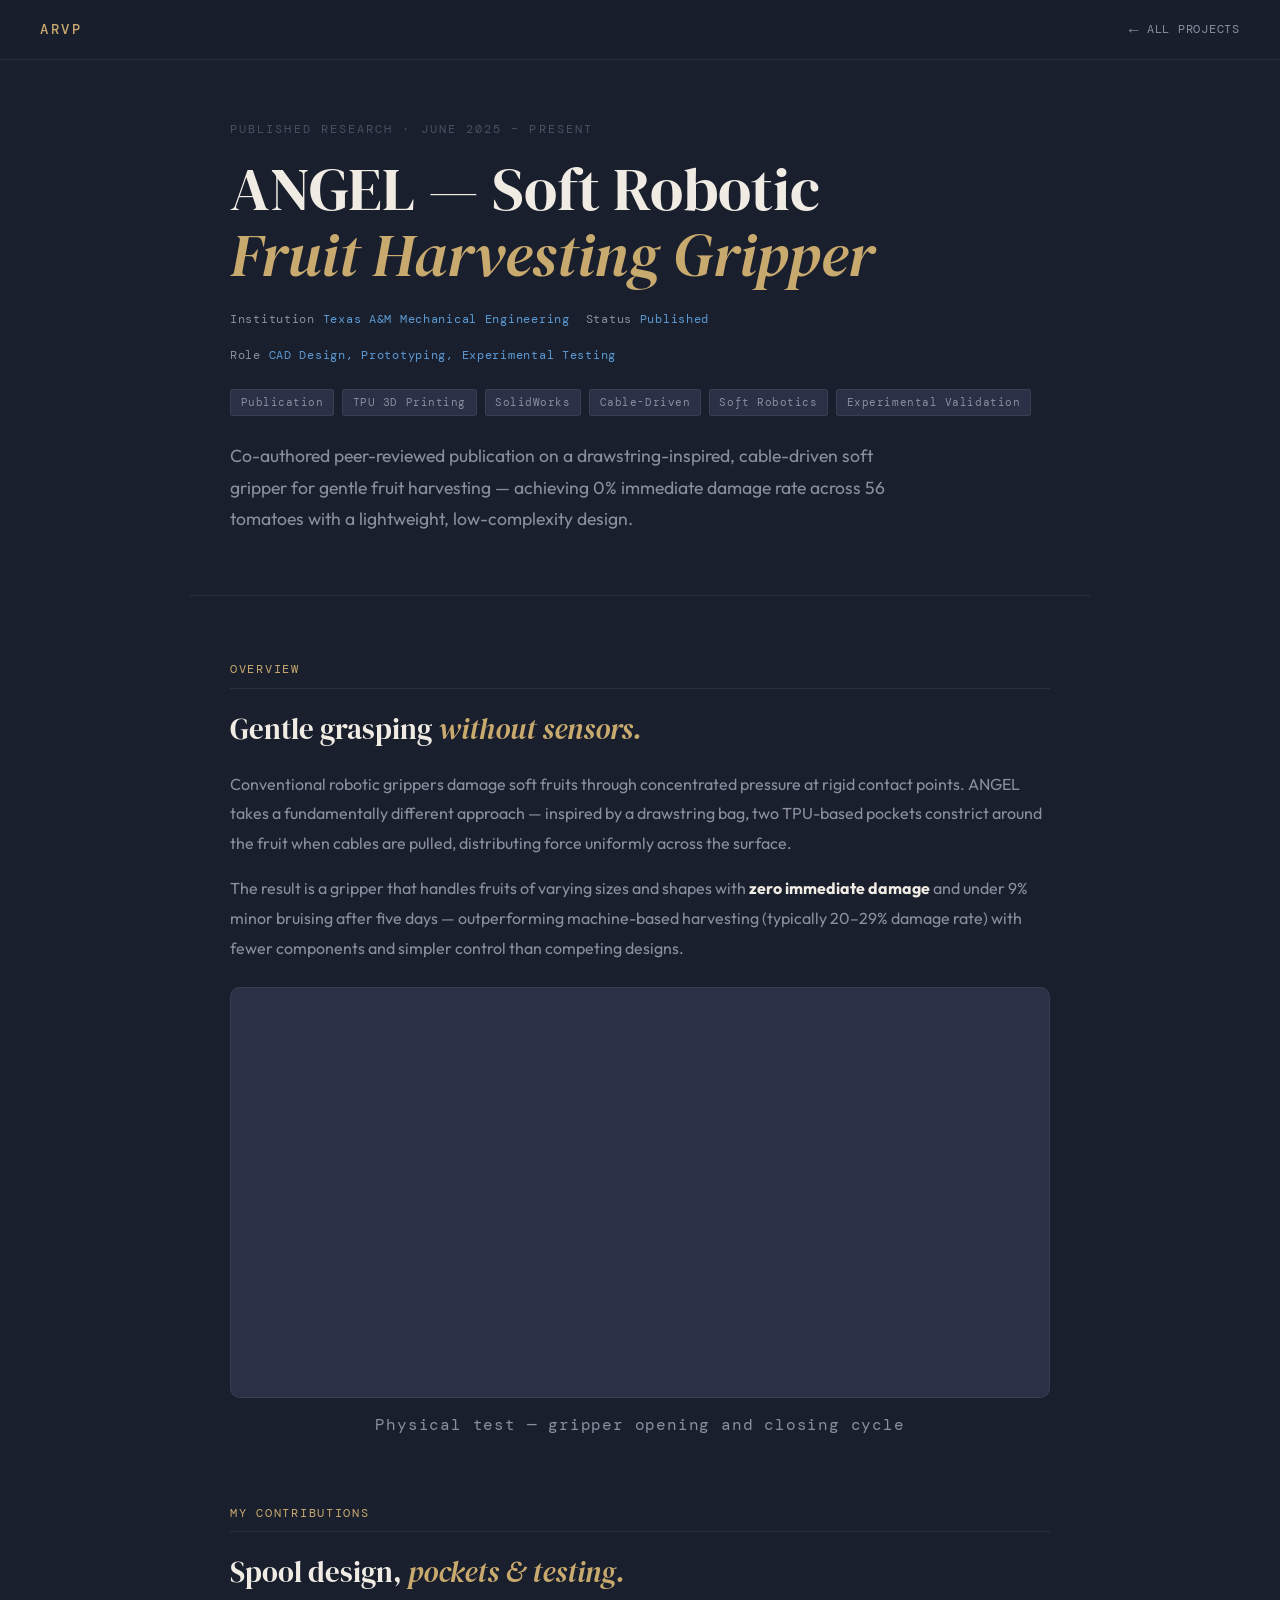
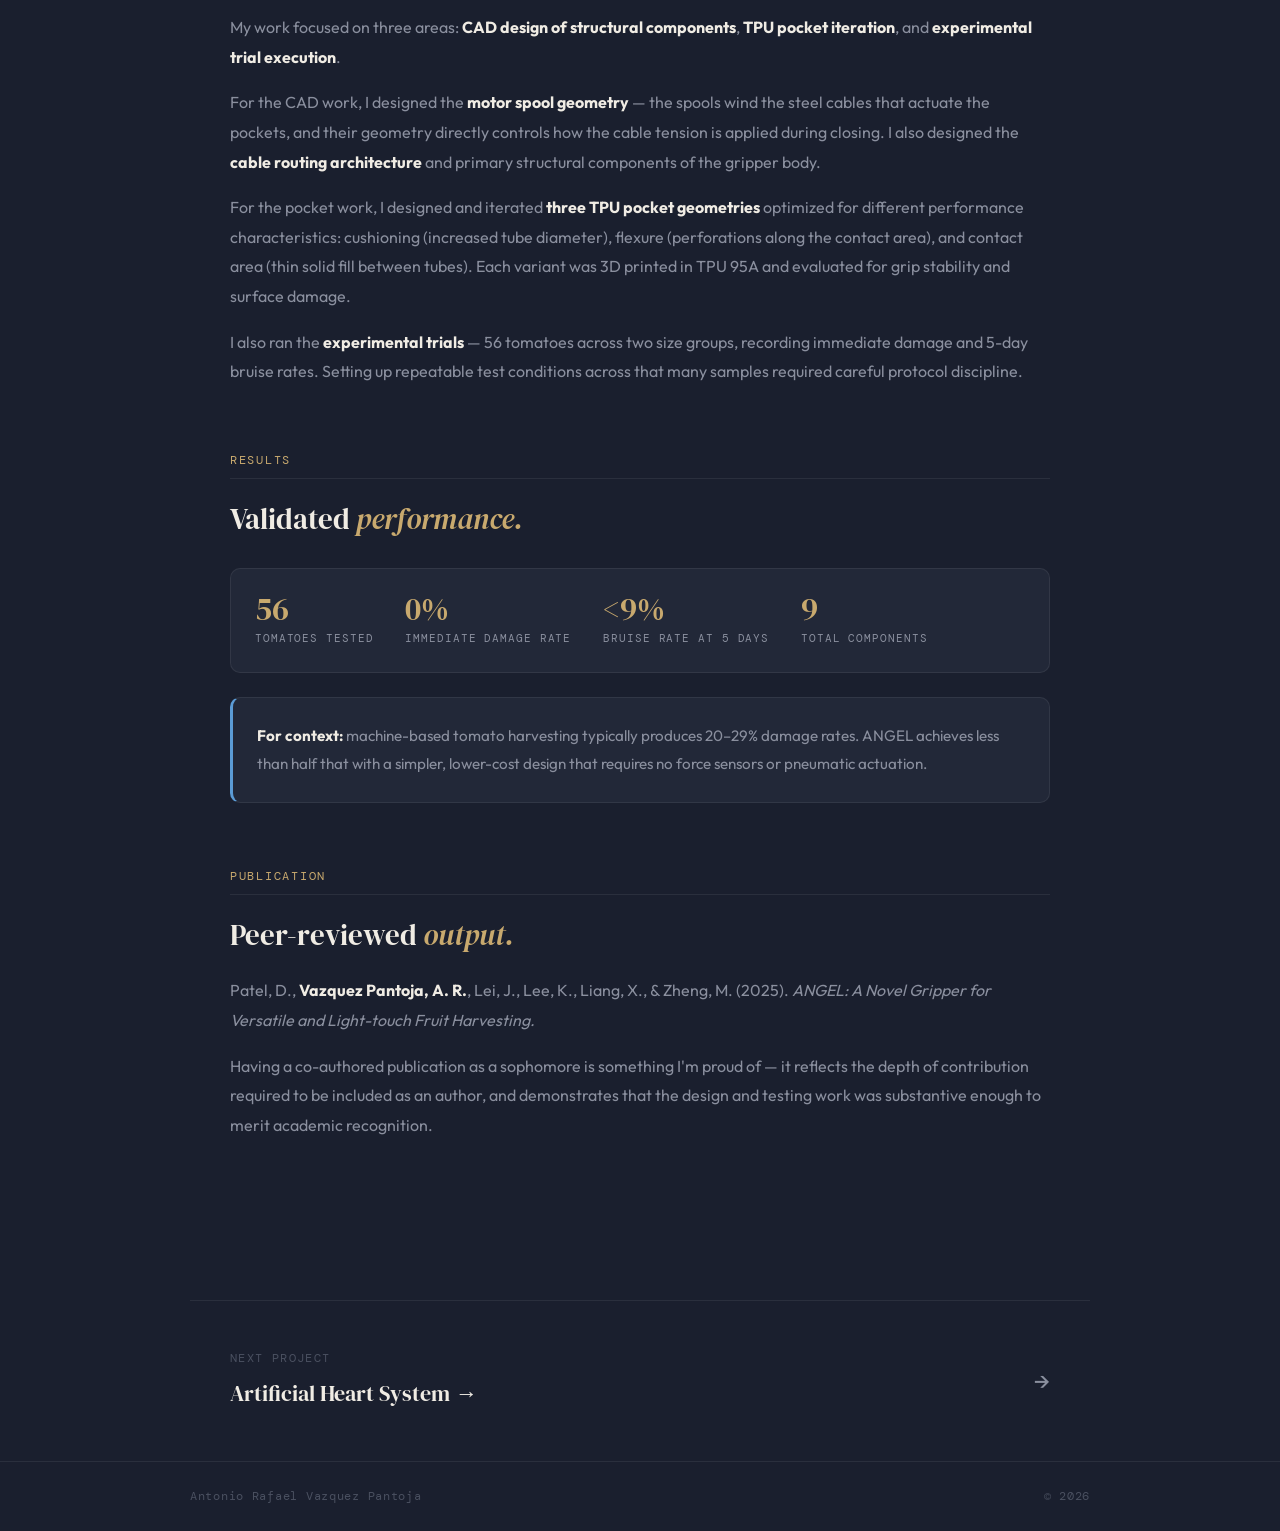
==== angel.html @ 1c5f48f6 "Add files via upload" ====
<!DOCTYPE html>
<html lang="en">
<head>
  <meta charset="UTF-8"/>
  <meta name="viewport" content="width=device-width, initial-scale=1.0"/>
  <title>ANGEL Gripper | ARVP</title>
  <link rel="stylesheet" href="project.css"/>
  <link href="https://fonts.googleapis.com/css2?family=DM+Serif+Display:ital@0;1&family=DM+Mono:wght@300;400;500&family=Outfit:wght@300;400;500;600&display=swap" rel="stylesheet"/>
</head>
<body>

  <nav class="navbar">
    <a href="index.html" class="nav-logo">ARVP</a>
    <a href="index.html#projects" class="nav-back">All Projects</a>
  </nav>

  <div class="proj-hero">
    <div class="proj-label">Published Research · June 2025 – Present</div>
    <h1>ANGEL — Soft Robotic<br><em>Fruit Harvesting Gripper</em></h1>
    <div class="proj-meta">
      <div class="meta-item">Institution <span>Texas A&M Mechanical Engineering</span></div>
      <div class="meta-item">Status <span>Published</span></div>
      <div class="meta-item">Role <span>CAD Design, Prototyping, Experimental Testing</span></div>
    </div>
    <div class="proj-tags">
      <span>Publication</span><span>TPU 3D Printing</span><span>SolidWorks</span>
      <span>Cable-Driven</span><span>Soft Robotics</span><span>Experimental Validation</span>
    </div>
    <p class="proj-summary">Co-authored peer-reviewed publication on a drawstring-inspired, cable-driven soft gripper for gentle fruit harvesting — achieving 0% immediate damage rate across 56 tomatoes with a lightweight, low-complexity design.</p>
  </div>

  <div class="proj-content">

    <div class="proj-section">
      <div class="proj-section-label">Overview</div>
      <h2>Gentle grasping <em>without sensors.</em></h2>
      <p>Conventional robotic grippers damage soft fruits through concentrated pressure at rigid contact points. ANGEL takes a fundamentally different approach — inspired by a drawstring bag, two TPU-based pockets constrict around the fruit when cables are pulled, distributing force uniformly across the surface.</p>
      <p>The result is a gripper that handles fruits of varying sizes and shapes with <strong>zero immediate damage</strong> and under 9% minor bruising after five days — outperforming machine-based harvesting (typically 20–29% damage rate) with fewer components and simpler control than competing designs.</p>

      <video class="proj-video" autoplay muted loop playsinline>
        <source src="angel_gripper_test.mp4" type="video/mp4">
      </video>
      <p class="img-caption">Physical test — gripper opening and closing cycle</p>
    </div>

    <div class="proj-section">
      <div class="proj-section-label">My Contributions</div>
      <h2>Spool design, <em>pockets & testing.</em></h2>
      <p>My work focused on three areas: <strong>CAD design of structural components</strong>, <strong>TPU pocket iteration</strong>, and <strong>experimental trial execution</strong>.</p>
      <p>For the CAD work, I designed the <strong>motor spool geometry</strong> — the spools wind the steel cables that actuate the pockets, and their geometry directly controls how the cable tension is applied during closing. I also designed the <strong>cable routing architecture</strong> and primary structural components of the gripper body.</p>
      <p>For the pocket work, I designed and iterated <strong>three TPU pocket geometries</strong> optimized for different performance characteristics: cushioning (increased tube diameter), flexure (perforations along the contact area), and contact area (thin solid fill between tubes). Each variant was 3D printed in TPU 95A and evaluated for grip stability and surface damage.</p>
      <p>I also ran the <strong>experimental trials</strong> — 56 tomatoes across two size groups, recording immediate damage and 5-day bruise rates. Setting up repeatable test conditions across that many samples required careful protocol discipline.</p>
    </div>

    <div class="proj-section">
      <div class="proj-section-label">Results</div>
      <h2>Validated <em>performance.</em></h2>

      <div class="stats-row">
        <div class="stat-item">
          <span class="stat-val">56</span>
          <span class="stat-lbl">Tomatoes tested</span>
        </div>
        <div class="stat-item">
          <span class="stat-val">0%</span>
          <span class="stat-lbl">Immediate damage rate</span>
        </div>
        <div class="stat-item">
          <span class="stat-val">&lt;9%</span>
          <span class="stat-lbl">Bruise rate at 5 days</span>
        </div>
        <div class="stat-item">
          <span class="stat-val">9</span>
          <span class="stat-lbl">Total components</span>
        </div>
      </div>

      <div class="callout">
        <p><strong>For context:</strong> machine-based tomato harvesting typically produces 20–29% damage rates. ANGEL achieves less than half that with a simpler, lower-cost design that requires no force sensors or pneumatic actuation.</p>
      </div>
    </div>

    <div class="proj-section">
      <div class="proj-section-label">Publication</div>
      <h2>Peer-reviewed <em>output.</em></h2>
      <p>Patel, D., <strong>Vazquez Pantoja, A. R.</strong>, Lei, J., Lee, K., Liang, X., & Zheng, M. (2025). <em>ANGEL: A Novel Gripper for Versatile and Light-touch Fruit Harvesting.</em></p>
      <p>Having a co-authored publication as a sophomore is something I'm proud of — it reflects the depth of contribution required to be included as an author, and demonstrates that the design and testing work was substantive enough to merit academic recognition.</p>
    </div>

  </div>

  <div class="next-project">
    <div>
      <div class="next-label">Next Project</div>
      <a href="artificial-heart.html" class="next-title">Artificial Heart System →</a>
    </div>
    <a href="artificial-heart.html" class="next-arrow">→</a>
  </div>

  <footer>
    <div class="footer-inner">
      <span>Antonio Rafael Vazquez Pantoja</span>
      <span>© 2026</span>
    </div>
  </footer>

</body>
</html>
---- project.css ----
/* ============================================================
   Project Detail Pages — shared styles
   ============================================================ */

:root {
  --bg:        #1a1f2e;
  --bg-2:      #222838;
  --bg-3:      #2a3045;
  --border:    rgba(255,255,255,0.07);
  --accent:    #c8a96e;
  --accent-2:  #5b9bd5;
  --text:      #f0ece4;
  --text-muted:#8a8f9e;
  --text-dim:  #4a5060;

  --serif: 'DM Serif Display', Georgia, serif;
  --sans:  'Outfit', system-ui, sans-serif;
  --mono:  'DM Mono', 'Fira Mono', monospace;

  --max-w: 900px;
  --radius: 10px;
  --transition: 0.22s cubic-bezier(0.4, 0, 0.2, 1);
}

*, *::before, *::after { box-sizing: border-box; margin: 0; padding: 0; }
html { scroll-behavior: smooth; font-size: 16px; }
body {
  font-family: var(--sans);
  background: var(--bg);
  color: var(--text);
  line-height: 1.7;
}

/* ── NAVBAR ── */
.navbar {
  position: fixed; top: 0; left: 0; right: 0; z-index: 200;
  display: flex; align-items: center; justify-content: space-between;
  padding: 0 2.5rem; height: 60px;
  background: rgba(26,31,46,0.88);
  backdrop-filter: blur(14px);
  border-bottom: 1px solid var(--border);
}
.nav-logo {
  font-family: var(--mono); font-size: 0.85rem;
  letter-spacing: 0.2em; color: var(--accent); font-weight: 500;
  text-decoration: none;
}
.nav-back {
  display: flex; align-items: center; gap: 0.5rem;
  font-family: var(--mono); font-size: 0.78rem;
  color: var(--text-muted); text-decoration: none;
  letter-spacing: 0.06em; text-transform: uppercase;
  transition: color var(--transition);
}
.nav-back:hover { color: var(--text); }
.nav-back::before { content: '←'; font-size: 1rem; }

/* ── HERO ── */
.proj-hero {
  padding: 120px 2.5rem 60px;
  max-width: var(--max-w); margin: 0 auto;
  border-bottom: 1px solid var(--border);
}
.proj-label {
  font-family: var(--mono); font-size: 0.72rem;
  color: var(--text-dim); letter-spacing: 0.18em;
  text-transform: uppercase; margin-bottom: 1rem;
}
.proj-hero h1 {
  font-family: var(--serif);
  font-size: clamp(2.2rem, 5vw, 3.8rem);
  font-weight: 400; line-height: 1.1;
  margin-bottom: 1.2rem;
}
.proj-hero h1 em { font-style: italic; color: var(--accent); }
.proj-hero .proj-meta {
  display: flex; flex-wrap: wrap; gap: 1rem;
  margin-bottom: 1.5rem;
}
.proj-hero .meta-item {
  font-family: var(--mono); font-size: 0.75rem;
  color: var(--text-muted); letter-spacing: 0.06em;
}
.proj-hero .meta-item span { color: var(--accent-2); }
.proj-tags {
  display: flex; gap: 0.5rem; flex-wrap: wrap;
  margin-bottom: 1.5rem;
}
.proj-tags span {
  font-family: var(--mono); font-size: 0.68rem;
  padding: 0.2rem 0.6rem; border-radius: 3px;
  background: var(--bg-3); color: var(--text-muted);
  letter-spacing: 0.05em; border: 1px solid var(--border);
}
.proj-summary {
  font-size: 1.1rem; color: var(--text-muted);
  max-width: 680px; line-height: 1.8;
}

/* ── CONTENT ── */
.proj-content {
  max-width: var(--max-w); margin: 0 auto;
  padding: 4rem 2.5rem 6rem;
}

.proj-section {
  margin-bottom: 4rem;
}
.proj-section-label {
  font-family: var(--mono); font-size: 0.72rem;
  color: var(--accent); letter-spacing: 0.15em;
  text-transform: uppercase; margin-bottom: 1rem;
  padding-bottom: 0.5rem;
  border-bottom: 1px solid var(--border);
}
.proj-section h2 {
  font-family: var(--serif); font-size: 1.8rem;
  font-weight: 400; margin-bottom: 1rem;
}
.proj-section h2 em { font-style: italic; color: var(--accent); }
.proj-section p {
  color: var(--text-muted); font-size: 1rem;
  line-height: 1.85; margin-bottom: 1rem;
}
.proj-section p strong { color: var(--text); }

/* ── IMAGES ── */
.proj-image {
  width: 100%; border-radius: var(--radius);
  border: 1px solid var(--border);
  margin: 1.5rem 0;
  display: block;
  background: var(--bg-2);
}
.proj-image-grid {
  display: grid; grid-template-columns: 1fr 1fr;
  gap: 1rem; margin: 1.5rem 0;
}
.proj-image-grid img {
  width: 100%; border-radius: var(--radius);
  border: 1px solid var(--border);
  display: block; background: var(--bg-2);
}
.img-caption {
  font-family: var(--mono); font-size: 0.72rem;
  color: var(--text-dim); letter-spacing: 0.05em;
  text-align: center; margin-top: -0.75rem;
  margin-bottom: 1.5rem;
}

/* ── VIDEO ── */
.proj-video {
  width: 100%; border-radius: var(--radius);
  border: 1px solid var(--border);
  display: block; margin: 1.5rem 0;
  background: var(--bg-3);
  max-height: 480px; object-fit: cover;
}

/* ── CALLOUT ── */
.callout {
  background: var(--bg-2); border: 1px solid var(--border);
  border-left: 3px solid var(--accent-2);
  border-radius: var(--radius);
  padding: 1.5rem; margin: 1.5rem 0;
}
.callout p { margin: 0; font-size: 0.95rem; }

/* ── ITERATION CARDS ── */
.iteration-grid {
  display: grid; grid-template-columns: repeat(3, 1fr);
  gap: 1rem; margin: 1.5rem 0;
}
.iteration-card {
  background: var(--bg-2); border: 1px solid var(--border);
  border-radius: var(--radius); padding: 1.25rem;
}
.iteration-num {
  font-family: var(--mono); font-size: 0.68rem;
  color: var(--accent); letter-spacing: 0.1em;
  text-transform: uppercase; margin-bottom: 0.5rem;
}
.iteration-card h4 {
  font-size: 0.95rem; font-weight: 600;
  margin-bottom: 0.5rem; color: var(--text);
}
.iteration-card p {
  font-size: 0.85rem; color: var(--text-muted);
  margin: 0; line-height: 1.6;
}
.iteration-card.active { border-color: rgba(91,155,213,0.3); }
.iteration-card.active .iteration-num { color: var(--accent-2); }

/* ── STATS ROW ── */
.stats-row {
  display: flex; gap: 2rem; flex-wrap: wrap;
  margin: 1.5rem 0; padding: 1.5rem;
  background: var(--bg-2); border: 1px solid var(--border);
  border-radius: var(--radius);
}
.stat-item { display: flex; flex-direction: column; gap: 0.2rem; }
.stat-val {
  font-family: var(--serif); font-size: 2rem;
  color: var(--accent); line-height: 1;
}
.stat-lbl {
  font-family: var(--mono); font-size: 0.7rem;
  color: var(--text-muted); letter-spacing: 0.08em;
  text-transform: uppercase;
}

/* ── NEXT PROJECT ── */
.next-project {
  border-top: 1px solid var(--border);
  padding: 3rem 2.5rem;
  max-width: var(--max-w); margin: 0 auto;
  display: flex; justify-content: space-between; align-items: center;
}
.next-label {
  font-family: var(--mono); font-size: 0.72rem;
  color: var(--text-dim); letter-spacing: 0.12em;
  text-transform: uppercase; margin-bottom: 0.4rem;
}
.next-title {
  font-family: var(--serif); font-size: 1.4rem;
  color: var(--text); text-decoration: none;
  transition: color var(--transition);
}
.next-title:hover { color: var(--accent); }
.next-arrow {
  font-size: 1.5rem; color: var(--text-muted);
  text-decoration: none; transition: color var(--transition), transform var(--transition);
  display: inline-block;
}
.next-arrow:hover { color: var(--text); transform: translateX(4px); }

/* ── FOOTER ── */
footer {
  border-top: 1px solid var(--border);
  padding: 1.5rem 2.5rem;
}
.footer-inner {
  max-width: var(--max-w); margin: 0 auto;
  display: flex; justify-content: space-between;
  font-family: var(--mono); font-size: 0.75rem;
  color: var(--text-dim); letter-spacing: 0.06em;
}

@media (max-width: 640px) {
  .proj-hero { padding: 100px 1.25rem 40px; }
  .proj-content { padding: 2.5rem 1.25rem 4rem; }
  .proj-image-grid { grid-template-columns: 1fr; }
  .iteration-grid { grid-template-columns: 1fr; }
  .stats-row { gap: 1.5rem; }
  .next-project { flex-direction: column; gap: 1rem; align-items: flex-start; }
  .footer-inner { flex-direction: column; gap: 0.4rem; }
}
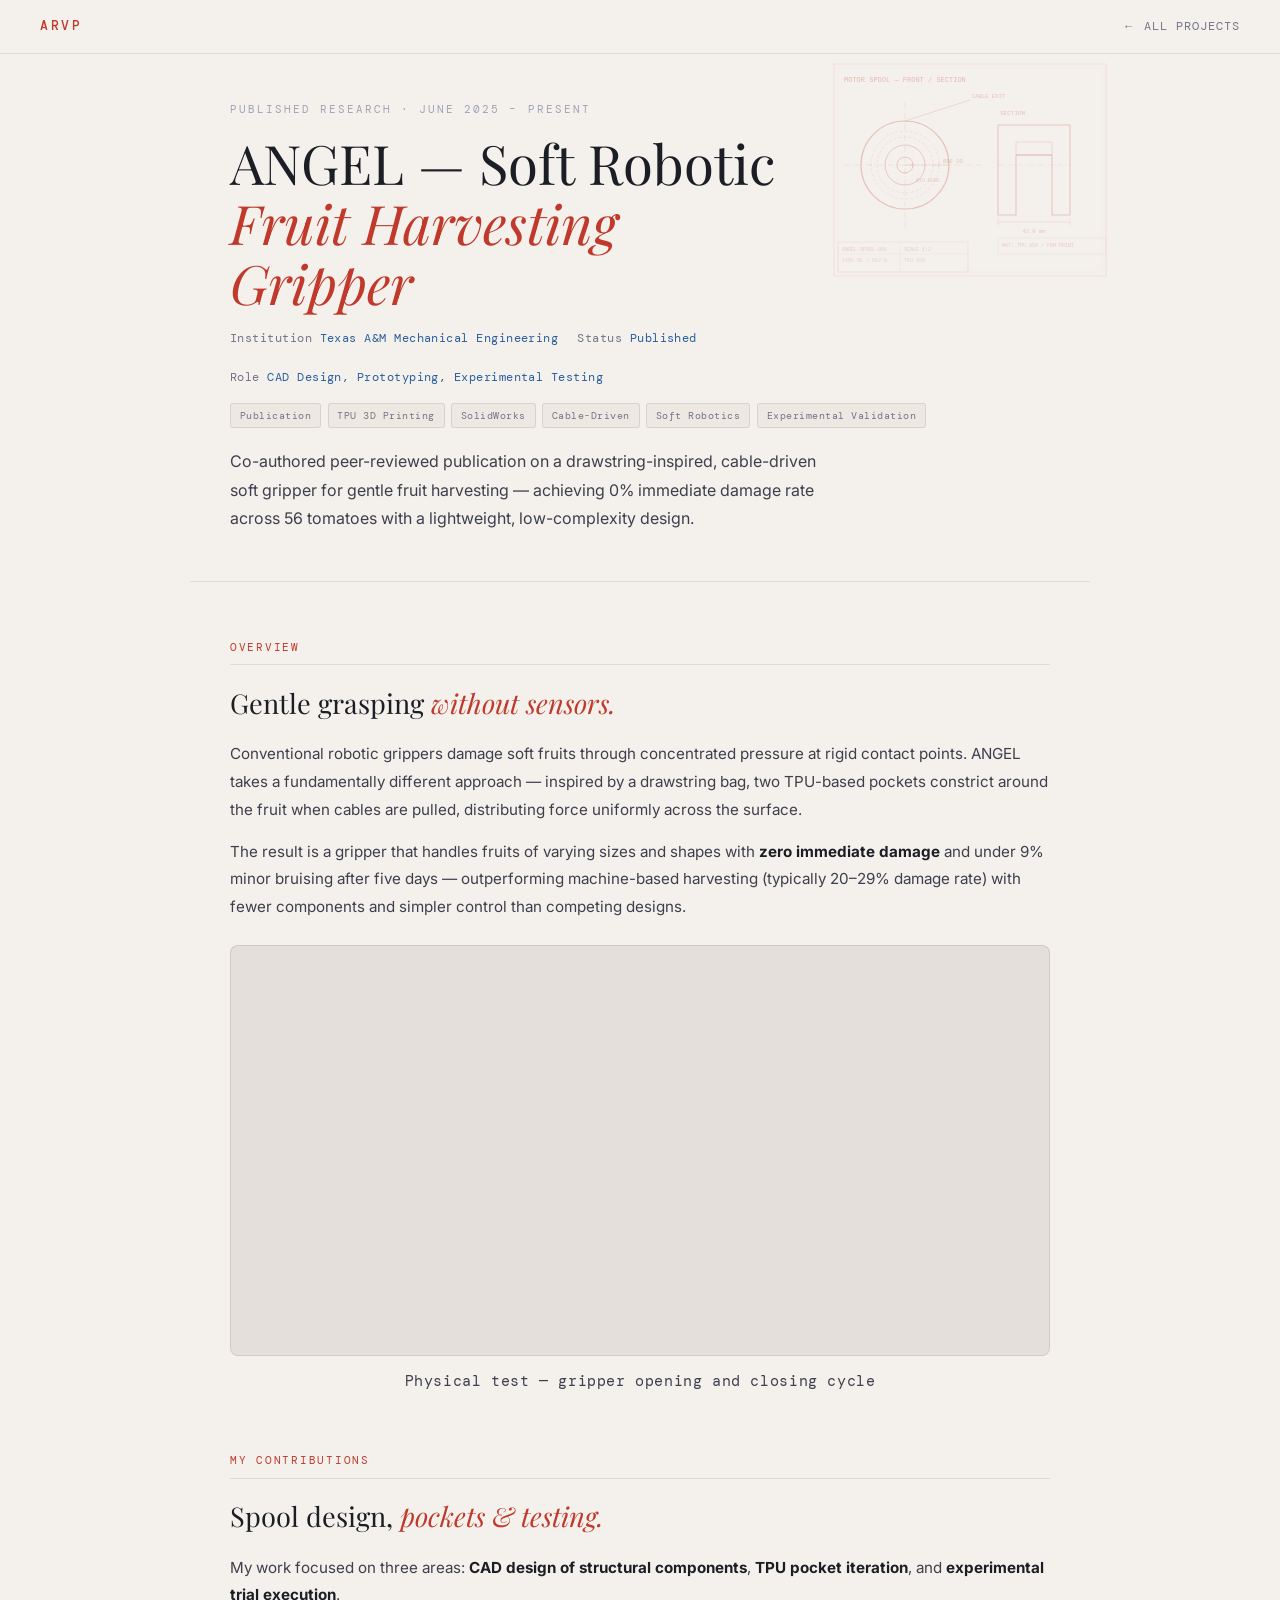
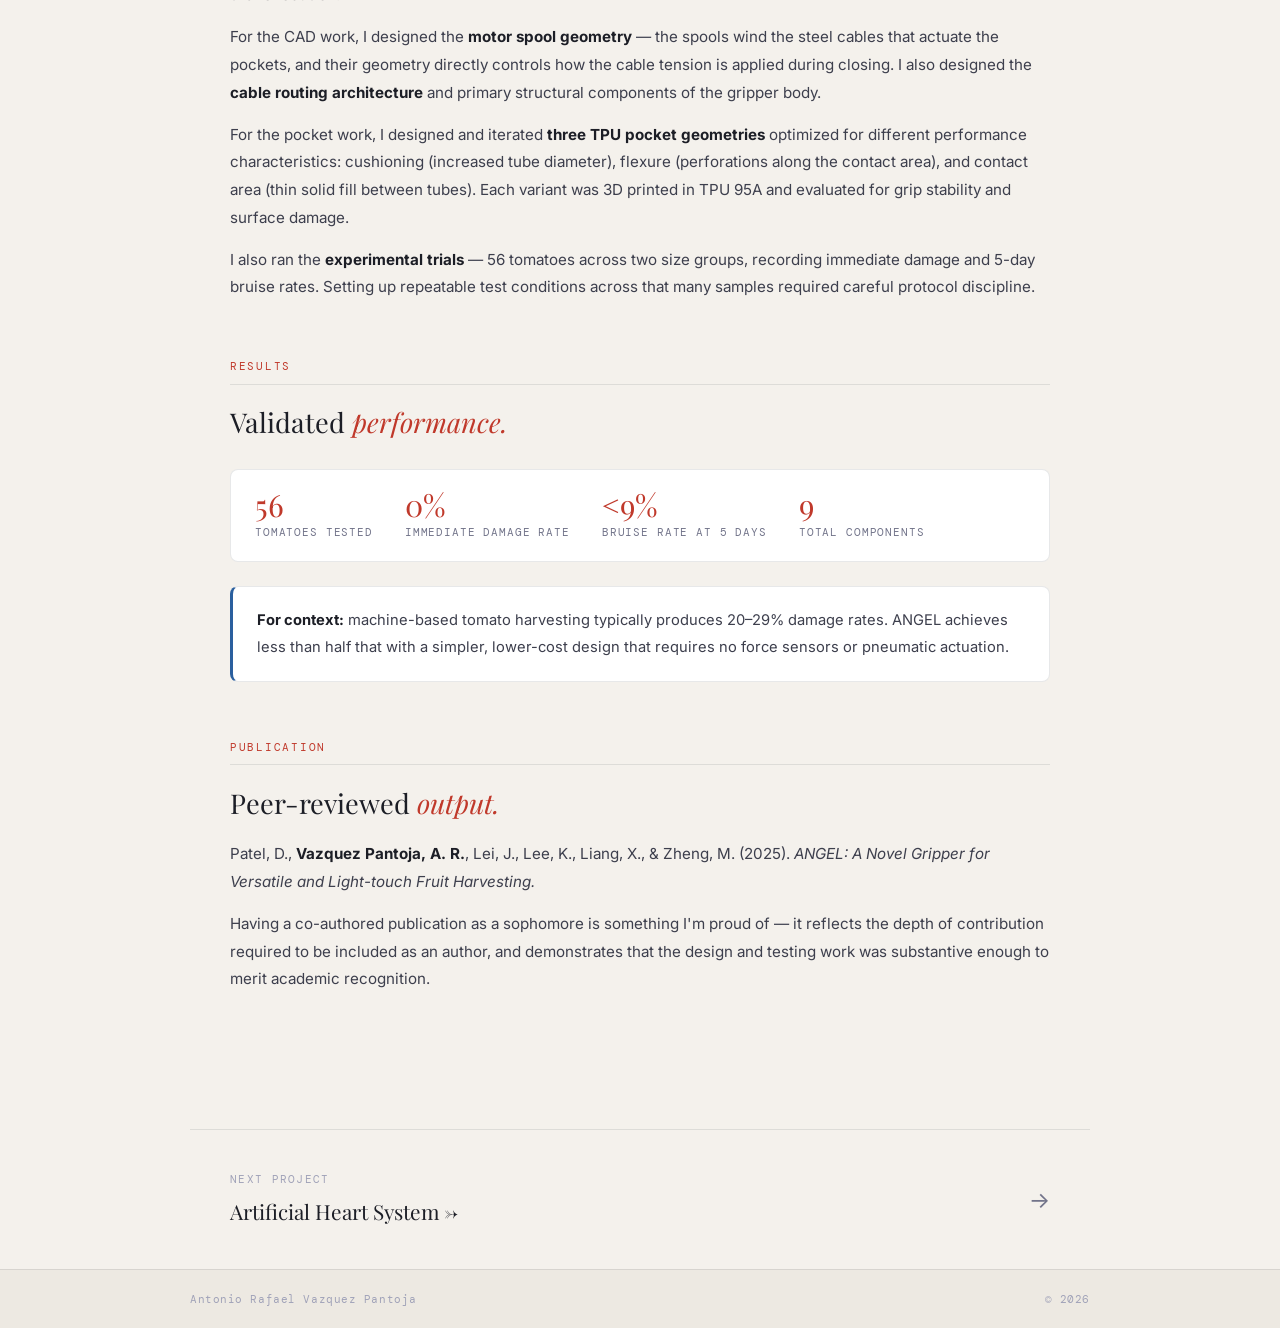
==== commit 90917e1f: "Add files via upload" ====
--- a/angel.html
+++ b/angel.html
@@ -5,7 +5,7 @@
   <meta name="viewport" content="width=device-width, initial-scale=1.0"/>
   <title>ANGEL Gripper | ARVP</title>
   <link rel="stylesheet" href="project.css"/>
-  <link href="https://fonts.googleapis.com/css2?family=DM+Serif+Display:ital@0;1&family=DM+Mono:wght@300;400;500&family=Outfit:wght@300;400;500;600&display=swap" rel="stylesheet"/>
+  <link href="https://fonts.googleapis.com/css2?family=Playfair+Display:ital,wght@0,400;0,700;1,400&family=DM+Mono:wght@300;400;500&family=Inter:wght@300;400;500;600&display=swap" rel="stylesheet"/>
 </head>
 <body>
 
@@ -15,6 +15,59 @@
   </nav>
 
   <div class="proj-hero">
+    <!-- Engineering drawing: cable spool geometry -->
+    <svg class="proj-hero-drawing" viewBox="0 0 280 220" xmlns="http://www.w3.org/2000/svg" aria-hidden="true">
+      <rect x="4" y="4" width="272" height="212" fill="none" stroke="#c0392b" stroke-width="0.6" opacity="0.15"/>
+      <rect x="8" y="8" width="264" height="204" fill="none" stroke="#c0392b" stroke-width="0.3" opacity="0.08"/>
+      <text x="14" y="22" font-family="monospace" font-size="7" fill="#c0392b" opacity="0.3">MOTOR SPOOL — FRONT / SECTION</text>
+      <!-- Spool front view -->
+      <!-- Flange left -->
+      <circle cx="75" cy="105" r="44" fill="none" stroke="#c0392b" stroke-width="1.2" opacity="0.25"/>
+      <!-- Hub -->
+      <circle cx="75" cy="105" r="20" fill="none" stroke="#c0392b" stroke-width="1" opacity="0.22"/>
+      <!-- Bore -->
+      <circle cx="75" cy="105" r="8" fill="none" stroke="#c0392b" stroke-width="0.9" opacity="0.25"/>
+      <!-- Cable groove circles -->
+      <circle cx="75" cy="105" r="28" fill="none" stroke="#c0392b" stroke-width="0.6" stroke-dasharray="3,2" opacity="0.16"/>
+      <circle cx="75" cy="105" r="34" fill="none" stroke="#c0392b" stroke-width="0.6" stroke-dasharray="3,2" opacity="0.14"/>
+      <!-- Centerlines -->
+      <line x1="14" y1="105" x2="156" y2="105" stroke="#c0392b" stroke-width="0.5" stroke-dasharray="6,2,1,2" opacity="0.18"/>
+      <line x1="75" y1="42" x2="75" y2="168" stroke="#c0392b" stroke-width="0.5" stroke-dasharray="6,2,1,2" opacity="0.18"/>
+      <!-- Cable exit tangent -->
+      <line x1="75" y1="61" x2="140" y2="40" stroke="#c0392b" stroke-width="0.8" opacity="0.18"/>
+      <text x="142" y="38" font-family="monospace" font-size="5.5" fill="#c0392b" opacity="0.26">CABLE EXIT</text>
+      <!-- Dims -->
+      <line x1="75" y1="105" x2="119" y2="105" stroke="#c0392b" stroke-width="0.5" opacity="0.18"/>
+      <line x1="109" y1="101" x2="109" y2="109" stroke="#c0392b" stroke-width="0.5" opacity="0.18"/>
+      <text x="113" y="103" font-family="monospace" font-size="5.5" fill="#c0392b" opacity="0.25">Ø88 OD</text>
+      <line x1="75" y1="105" x2="83" y2="105" stroke="#c0392b" stroke-width="0.5" opacity="0.16"/>
+      <line x1="83" y1="120" x2="83" y2="90" stroke="#c0392b" stroke-width="0.4" stroke-dasharray="2,2" opacity="0.12"/>
+      <text x="86" y="122" font-family="monospace" font-size="5" fill="#c0392b" opacity="0.22">Ø16 BORE</text>
+      <!-- SECTION VIEW -->
+      <text x="170" y="55" font-family="monospace" font-size="6" fill="#c0392b" opacity="0.26">SECTION</text>
+      <!-- Spool cross-section U-shape -->
+      <path d="M168,65 L168,155 L186,155 L186,95 L222,95 L222,155 L240,155 L240,65 Z" fill="none" stroke="#c0392b" stroke-width="1.1" opacity="0.24"/>
+      <!-- Cable groove in section -->
+      <rect x="186" y="82" width="36" height="13" rx="1" fill="none" stroke="#c0392b" stroke-width="0.7" opacity="0.18"/>
+      <!-- Bore in section -->
+      <line x1="168" y1="105" x2="240" y2="105" stroke="#c0392b" stroke-width="0.5" stroke-dasharray="5,2,1,2" opacity="0.14"/>
+      <!-- Width dim -->
+      <line x1="168" y1="162" x2="240" y2="162" stroke="#c0392b" stroke-width="0.5" opacity="0.18"/>
+      <line x1="168" y1="158" x2="168" y2="166" stroke="#c0392b" stroke-width="0.5" opacity="0.18"/>
+      <line x1="240" y1="158" x2="240" y2="166" stroke="#c0392b" stroke-width="0.5" opacity="0.18"/>
+      <text x="204" y="173" font-family="monospace" font-size="5.5" fill="#c0392b" opacity="0.25" text-anchor="middle">42.0 mm</text>
+      <!-- TPU pocket note -->
+      <rect x="168" y="178" width="108" height="16" fill="none" stroke="#c0392b" stroke-width="0.4" opacity="0.12"/>
+      <text x="172" y="187" font-family="monospace" font-size="5" fill="#c0392b" opacity="0.22">MAT: TPU 95A / FDM PRINT</text>
+      <!-- Title block -->
+      <rect x="8" y="182" width="130" height="30" fill="none" stroke="#c0392b" stroke-width="0.5" opacity="0.14"/>
+      <line x1="8" y1="194" x2="138" y2="194" stroke="#c0392b" stroke-width="0.4" opacity="0.1"/>
+      <line x1="70" y1="182" x2="70" y2="212" stroke="#c0392b" stroke-width="0.4" opacity="0.1"/>
+      <text x="12" y="191" font-family="monospace" font-size="5" fill="#c0392b" opacity="0.22">ANGEL-SPOOL-001</text>
+      <text x="12" y="202" font-family="monospace" font-size="5" fill="#c0392b" opacity="0.18">TAMU ME / REV B</text>
+      <text x="74" y="191" font-family="monospace" font-size="5" fill="#c0392b" opacity="0.22">SCALE 1:2</text>
+      <text x="74" y="202" font-family="monospace" font-size="5" fill="#c0392b" opacity="0.18">TPU 95A</text>
+    </svg>
     <div class="proj-label">Published Research · June 2025 – Present</div>
     <h1>ANGEL — Soft Robotic<br><em>Fruit Harvesting Gripper</em></h1>
     <div class="proj-meta">
--- a/project.css
+++ b/project.css
@@ -1,135 +1,158 @@
 /* ============================================================
-   Project Detail Pages — shared styles
+   Project Detail Pages — Light theme, engineering drawing aesthetic
+   Matches main portfolio styles
    ============================================================ */
 
 :root {
-  --bg:        #1a1f2e;
-  --bg-2:      #222838;
-  --bg-3:      #2a3045;
-  --border:    rgba(255,255,255,0.07);
-  --accent:    #c8a96e;
-  --accent-2:  #5b9bd5;
-  --text:      #f0ece4;
-  --text-muted:#8a8f9e;
-  --text-dim:  #4a5060;
-
-  --serif: 'DM Serif Display', Georgia, serif;
-  --sans:  'Outfit', system-ui, sans-serif;
+  --bg:        #f4f1ec;
+  --bg-2:      #ede9e2;
+  --bg-3:      #e4dfda;
+  --ink:       #1c1e26;
+  --ink-2:     #3d3f4d;
+  --ink-3:     #72748a;
+  --ink-4:     #a0a2b8;
+  --red:       #c0392b;
+  --navy:      #2a5f9e;
+  --border:    rgba(28,30,38,0.10);
+  --border-2:  rgba(28,30,38,0.06);
+
+  --serif: 'Playfair Display', Georgia, serif;
+  --sans:  'Inter', system-ui, sans-serif;
   --mono:  'DM Mono', 'Fira Mono', monospace;
 
   --max-w: 900px;
-  --radius: 10px;
-  --transition: 0.22s cubic-bezier(0.4, 0, 0.2, 1);
+  --r: 8px;
+  --ease: cubic-bezier(0.4,0,0.2,1);
 }
 
 *, *::before, *::after { box-sizing: border-box; margin: 0; padding: 0; }
 html { scroll-behavior: smooth; font-size: 16px; }
-body {
-  font-family: var(--sans);
-  background: var(--bg);
-  color: var(--text);
-  line-height: 1.7;
-}
+body { font-family: var(--sans); background: var(--bg); color: var(--ink); line-height: 1.7; }
 
 /* ── NAVBAR ── */
 .navbar {
   position: fixed; top: 0; left: 0; right: 0; z-index: 200;
   display: flex; align-items: center; justify-content: space-between;
-  padding: 0 2.5rem; height: 60px;
-  background: rgba(26,31,46,0.88);
-  backdrop-filter: blur(14px);
+  padding: 0 2.5rem; height: 54px;
+  background: rgba(244,241,236,0.92);
+  backdrop-filter: blur(12px);
   border-bottom: 1px solid var(--border);
 }
 .nav-logo {
-  font-family: var(--mono); font-size: 0.85rem;
-  letter-spacing: 0.2em; color: var(--accent); font-weight: 500;
-  text-decoration: none;
+  font-family: var(--mono); font-size: 0.82rem; font-weight: 500;
+  letter-spacing: 0.2em; color: var(--red); text-decoration: none;
 }
 .nav-back {
   display: flex; align-items: center; gap: 0.5rem;
-  font-family: var(--mono); font-size: 0.78rem;
-  color: var(--text-muted); text-decoration: none;
-  letter-spacing: 0.06em; text-transform: uppercase;
-  transition: color var(--transition);
-}
-.nav-back:hover { color: var(--text); }
-.nav-back::before { content: '←'; font-size: 1rem; }
-
-/* ── HERO ── */
+  font-family: var(--mono); font-size: 0.75rem;
+  color: var(--ink-3); text-decoration: none;
+  letter-spacing: 0.08em; text-transform: uppercase;
+  transition: color 0.18s;
+}
+.nav-back::before { content: '←'; margin-right: 0.2rem; }
+.nav-back:hover { color: var(--ink); }
+
+/* ── PROJECT HERO ── */
 .proj-hero {
-  padding: 120px 2.5rem 60px;
+  padding: 100px 2.5rem 48px;
   max-width: var(--max-w); margin: 0 auto;
   border-bottom: 1px solid var(--border);
-}
+  position: relative;
+}
+
+/* Engineering drawing watermark in hero */
+.proj-hero-drawing {
+  position: absolute; right: -20px; top: 60px;
+  width: 280px; height: 220px;
+  pointer-events: none; opacity: 1;
+}
+
 .proj-label {
-  font-family: var(--mono); font-size: 0.72rem;
-  color: var(--text-dim); letter-spacing: 0.18em;
-  text-transform: uppercase; margin-bottom: 1rem;
+  font-family: var(--mono); font-size: 0.7rem;
+  color: var(--ink-4); letter-spacing: 0.18em;
+  text-transform: uppercase; margin-bottom: 0.9rem;
 }
 .proj-hero h1 {
   font-family: var(--serif);
-  font-size: clamp(2.2rem, 5vw, 3.8rem);
-  font-weight: 400; line-height: 1.1;
-  margin-bottom: 1.2rem;
-}
-.proj-hero h1 em { font-style: italic; color: var(--accent); }
+  font-size: clamp(2rem, 5vw, 3.4rem);
+  font-weight: 400; line-height: 1.1; margin-bottom: 1rem;
+  max-width: 560px;
+}
+.proj-hero h1 em { font-style: italic; color: var(--red); }
+
 .proj-hero .proj-meta {
-  display: flex; flex-wrap: wrap; gap: 1rem;
-  margin-bottom: 1.5rem;
-}
-.proj-hero .meta-item {
-  font-family: var(--mono); font-size: 0.75rem;
-  color: var(--text-muted); letter-spacing: 0.06em;
-}
-.proj-hero .meta-item span { color: var(--accent-2); }
-.proj-tags {
-  display: flex; gap: 0.5rem; flex-wrap: wrap;
-  margin-bottom: 1.5rem;
-}
+  display: flex; flex-wrap: wrap; gap: 1.2rem; margin-bottom: 1rem;
+}
+.meta-item { font-family: var(--mono); font-size: 0.72rem; color: var(--ink-3); letter-spacing: 0.04em; }
+.meta-item span { color: var(--navy); }
+
+.proj-tags { display: flex; gap: 0.4rem; flex-wrap: wrap; margin-bottom: 1.2rem; }
 .proj-tags span {
-  font-family: var(--mono); font-size: 0.68rem;
-  padding: 0.2rem 0.6rem; border-radius: 3px;
-  background: var(--bg-3); color: var(--text-muted);
-  letter-spacing: 0.05em; border: 1px solid var(--border);
-}
+  font-family: var(--mono); font-size: 0.63rem;
+  padding: 0.18rem 0.55rem; border-radius: 3px;
+  background: var(--bg-2); color: var(--ink-3);
+  border: 1px solid var(--border); letter-spacing: 0.05em;
+}
+
 .proj-summary {
-  font-size: 1.1rem; color: var(--text-muted);
-  max-width: 680px; line-height: 1.8;
+  font-size: 1rem; color: var(--ink-2); max-width: 600px; line-height: 1.78;
 }
 
 /* ── CONTENT ── */
 .proj-content {
   max-width: var(--max-w); margin: 0 auto;
-  padding: 4rem 2.5rem 6rem;
-}
-
-.proj-section {
-  margin-bottom: 4rem;
-}
+  padding: 3.5rem 2.5rem 5rem;
+}
+
+.proj-section { margin-bottom: 3.5rem; }
+
 .proj-section-label {
-  font-family: var(--mono); font-size: 0.72rem;
-  color: var(--accent); letter-spacing: 0.15em;
-  text-transform: uppercase; margin-bottom: 1rem;
-  padding-bottom: 0.5rem;
-  border-bottom: 1px solid var(--border);
+  font-family: var(--mono); font-size: 0.68rem;
+  color: var(--red); letter-spacing: 0.16em;
+  text-transform: uppercase; margin-bottom: 0.9rem;
+  padding-bottom: 0.5rem; border-bottom: 1px solid var(--border);
 }
 .proj-section h2 {
-  font-family: var(--serif); font-size: 1.8rem;
-  font-weight: 400; margin-bottom: 1rem;
-}
-.proj-section h2 em { font-style: italic; color: var(--accent); }
-.proj-section p {
-  color: var(--text-muted); font-size: 1rem;
-  line-height: 1.85; margin-bottom: 1rem;
-}
-.proj-section p strong { color: var(--text); }
+  font-family: var(--serif); font-size: 1.7rem;
+  font-weight: 400; margin-bottom: 0.9rem;
+}
+.proj-section h2 em { font-style: italic; color: var(--red); }
+.proj-section p { color: var(--ink-2); font-size: 0.95rem; line-height: 1.82; margin-bottom: 0.9rem; }
+.proj-section p strong { color: var(--ink); }
+
+/* ── ENGINEERING DRAWING PANELS ── */
+.drawing-panel {
+  background: #fff;
+  border: 1px solid var(--border);
+  border-radius: var(--r);
+  padding: 1.5rem;
+  margin: 1.5rem 0;
+  position: relative;
+  overflow: hidden;
+}
+/* Title block corner */
+.drawing-panel::after {
+  content: '';
+  position: absolute; bottom: 0; right: 0;
+  width: 120px; height: 36px;
+  border-top: 1px solid var(--border);
+  border-left: 1px solid var(--border);
+}
+
+.drawing-panel svg { display: block; width: 100%; }
+
+.drawing-caption {
+  font-family: var(--mono); font-size: 0.68rem;
+  color: var(--ink-4); letter-spacing: 0.06em;
+  text-align: center; margin-top: 0.6rem;
+  text-transform: uppercase;
+}
 
 /* ── IMAGES ── */
 .proj-image {
-  width: 100%; border-radius: var(--radius);
+  width: 100%; border-radius: var(--r);
   border: 1px solid var(--border);
-  margin: 1.5rem 0;
-  display: block;
+  margin: 1.5rem 0; display: block;
   background: var(--bg-2);
 }
 .proj-image-grid {
@@ -137,121 +160,93 @@
   gap: 1rem; margin: 1.5rem 0;
 }
 .proj-image-grid img {
-  width: 100%; border-radius: var(--radius);
-  border: 1px solid var(--border);
-  display: block; background: var(--bg-2);
+  width: 100%; border-radius: var(--r);
+  border: 1px solid var(--border); display: block;
 }
 .img-caption {
-  font-family: var(--mono); font-size: 0.72rem;
-  color: var(--text-dim); letter-spacing: 0.05em;
-  text-align: center; margin-top: -0.75rem;
-  margin-bottom: 1.5rem;
+  font-family: var(--mono); font-size: 0.68rem;
+  color: var(--ink-4); text-align: center;
+  margin-top: -0.75rem; margin-bottom: 1.5rem;
+  letter-spacing: 0.04em;
 }
 
 /* ── VIDEO ── */
 .proj-video {
-  width: 100%; border-radius: var(--radius);
-  border: 1px solid var(--border);
-  display: block; margin: 1.5rem 0;
-  background: var(--bg-3);
-  max-height: 480px; object-fit: cover;
+  width: 100%; border-radius: var(--r);
+  border: 1px solid var(--border); display: block;
+  margin: 1.5rem 0; background: var(--bg-3);
+  max-height: 420px; object-fit: cover;
 }
 
 /* ── CALLOUT ── */
 .callout {
-  background: var(--bg-2); border: 1px solid var(--border);
-  border-left: 3px solid var(--accent-2);
-  border-radius: var(--radius);
-  padding: 1.5rem; margin: 1.5rem 0;
-}
-.callout p { margin: 0; font-size: 0.95rem; }
+  background: #fff; border: 1px solid var(--border);
+  border-left: 3px solid var(--navy);
+  border-radius: var(--r); padding: 1.25rem 1.5rem; margin: 1.5rem 0;
+}
+.callout p { margin: 0; font-size: 0.92rem; color: var(--ink-2); }
+.callout p strong { color: var(--ink); }
 
 /* ── ITERATION CARDS ── */
 .iteration-grid {
-  display: grid; grid-template-columns: repeat(3, 1fr);
+  display: grid; grid-template-columns: repeat(3,1fr);
   gap: 1rem; margin: 1.5rem 0;
 }
 .iteration-card {
-  background: var(--bg-2); border: 1px solid var(--border);
-  border-radius: var(--radius); padding: 1.25rem;
+  background: #fff; border: 1px solid var(--border);
+  border-radius: var(--r); padding: 1.1rem;
 }
 .iteration-num {
-  font-family: var(--mono); font-size: 0.68rem;
-  color: var(--accent); letter-spacing: 0.1em;
-  text-transform: uppercase; margin-bottom: 0.5rem;
-}
-.iteration-card h4 {
-  font-size: 0.95rem; font-weight: 600;
-  margin-bottom: 0.5rem; color: var(--text);
-}
-.iteration-card p {
-  font-size: 0.85rem; color: var(--text-muted);
-  margin: 0; line-height: 1.6;
-}
-.iteration-card.active { border-color: rgba(91,155,213,0.3); }
-.iteration-card.active .iteration-num { color: var(--accent-2); }
+  font-family: var(--mono); font-size: 0.65rem;
+  color: var(--ink-4); letter-spacing: 0.1em;
+  text-transform: uppercase; margin-bottom: 0.4rem;
+}
+.iteration-card h4 { font-size: 0.9rem; font-weight: 600; margin-bottom: 0.4rem; }
+.iteration-card p { font-size: 0.83rem; color: var(--ink-2); margin: 0; line-height: 1.55; }
+.iteration-card.active { border-color: rgba(42,95,158,0.3); }
+.iteration-card.active .iteration-num { color: var(--navy); }
 
 /* ── STATS ROW ── */
 .stats-row {
   display: flex; gap: 2rem; flex-wrap: wrap;
-  margin: 1.5rem 0; padding: 1.5rem;
-  background: var(--bg-2); border: 1px solid var(--border);
-  border-radius: var(--radius);
-}
-.stat-item { display: flex; flex-direction: column; gap: 0.2rem; }
-.stat-val {
-  font-family: var(--serif); font-size: 2rem;
-  color: var(--accent); line-height: 1;
-}
-.stat-lbl {
-  font-family: var(--mono); font-size: 0.7rem;
-  color: var(--text-muted); letter-spacing: 0.08em;
-  text-transform: uppercase;
-}
+  padding: 1.25rem 1.5rem; margin: 1.5rem 0;
+  background: #fff; border: 1px solid var(--border);
+  border-radius: var(--r);
+}
+.stat-item { display: flex; flex-direction: column; gap: 0.15rem; }
+.stat-val { font-family: var(--serif); font-size: 1.9rem; color: var(--red); line-height: 1; }
+.stat-lbl { font-family: var(--mono); font-size: 0.67rem; color: var(--ink-3); letter-spacing: 0.08em; text-transform: uppercase; }
 
 /* ── NEXT PROJECT ── */
 .next-project {
   border-top: 1px solid var(--border);
-  padding: 3rem 2.5rem;
+  padding: 2.5rem 2.5rem;
   max-width: var(--max-w); margin: 0 auto;
   display: flex; justify-content: space-between; align-items: center;
 }
-.next-label {
-  font-family: var(--mono); font-size: 0.72rem;
-  color: var(--text-dim); letter-spacing: 0.12em;
-  text-transform: uppercase; margin-bottom: 0.4rem;
-}
-.next-title {
-  font-family: var(--serif); font-size: 1.4rem;
-  color: var(--text); text-decoration: none;
-  transition: color var(--transition);
-}
-.next-title:hover { color: var(--accent); }
-.next-arrow {
-  font-size: 1.5rem; color: var(--text-muted);
-  text-decoration: none; transition: color var(--transition), transform var(--transition);
-  display: inline-block;
-}
-.next-arrow:hover { color: var(--text); transform: translateX(4px); }
+.next-label { font-family: var(--mono); font-size: 0.68rem; color: var(--ink-4); letter-spacing: 0.12em; text-transform: uppercase; margin-bottom: 0.35rem; }
+.next-title { font-family: var(--serif); font-size: 1.3rem; color: var(--ink); text-decoration: none; transition: color 0.18s; display: block; }
+.next-title:hover { color: var(--red); }
+.next-arrow { font-size: 1.4rem; color: var(--ink-3); text-decoration: none; transition: color 0.18s, transform 0.18s; display: inline-block; }
+.next-arrow:hover { color: var(--ink); transform: translateX(4px); }
 
 /* ── FOOTER ── */
-footer {
-  border-top: 1px solid var(--border);
-  padding: 1.5rem 2.5rem;
-}
+footer { border-top: 1px solid var(--border); padding: 1.2rem 2.5rem; background: var(--bg-2); }
 .footer-inner {
   max-width: var(--max-w); margin: 0 auto;
   display: flex; justify-content: space-between;
-  font-family: var(--mono); font-size: 0.75rem;
-  color: var(--text-dim); letter-spacing: 0.06em;
-}
-
+  font-family: var(--mono); font-size: 0.7rem;
+  color: var(--ink-4); letter-spacing: 0.05em;
+}
+
+/* ── RESPONSIVE ── */
 @media (max-width: 640px) {
-  .proj-hero { padding: 100px 1.25rem 40px; }
+  .proj-hero { padding: 90px 1.25rem 36px; }
+  .proj-hero-drawing { display: none; }
   .proj-content { padding: 2.5rem 1.25rem 4rem; }
   .proj-image-grid { grid-template-columns: 1fr; }
   .iteration-grid { grid-template-columns: 1fr; }
   .stats-row { gap: 1.5rem; }
   .next-project { flex-direction: column; gap: 1rem; align-items: flex-start; }
-  .footer-inner { flex-direction: column; gap: 0.4rem; }
-}
+  .footer-inner { flex-direction: column; gap: 0.3rem; }
+}
